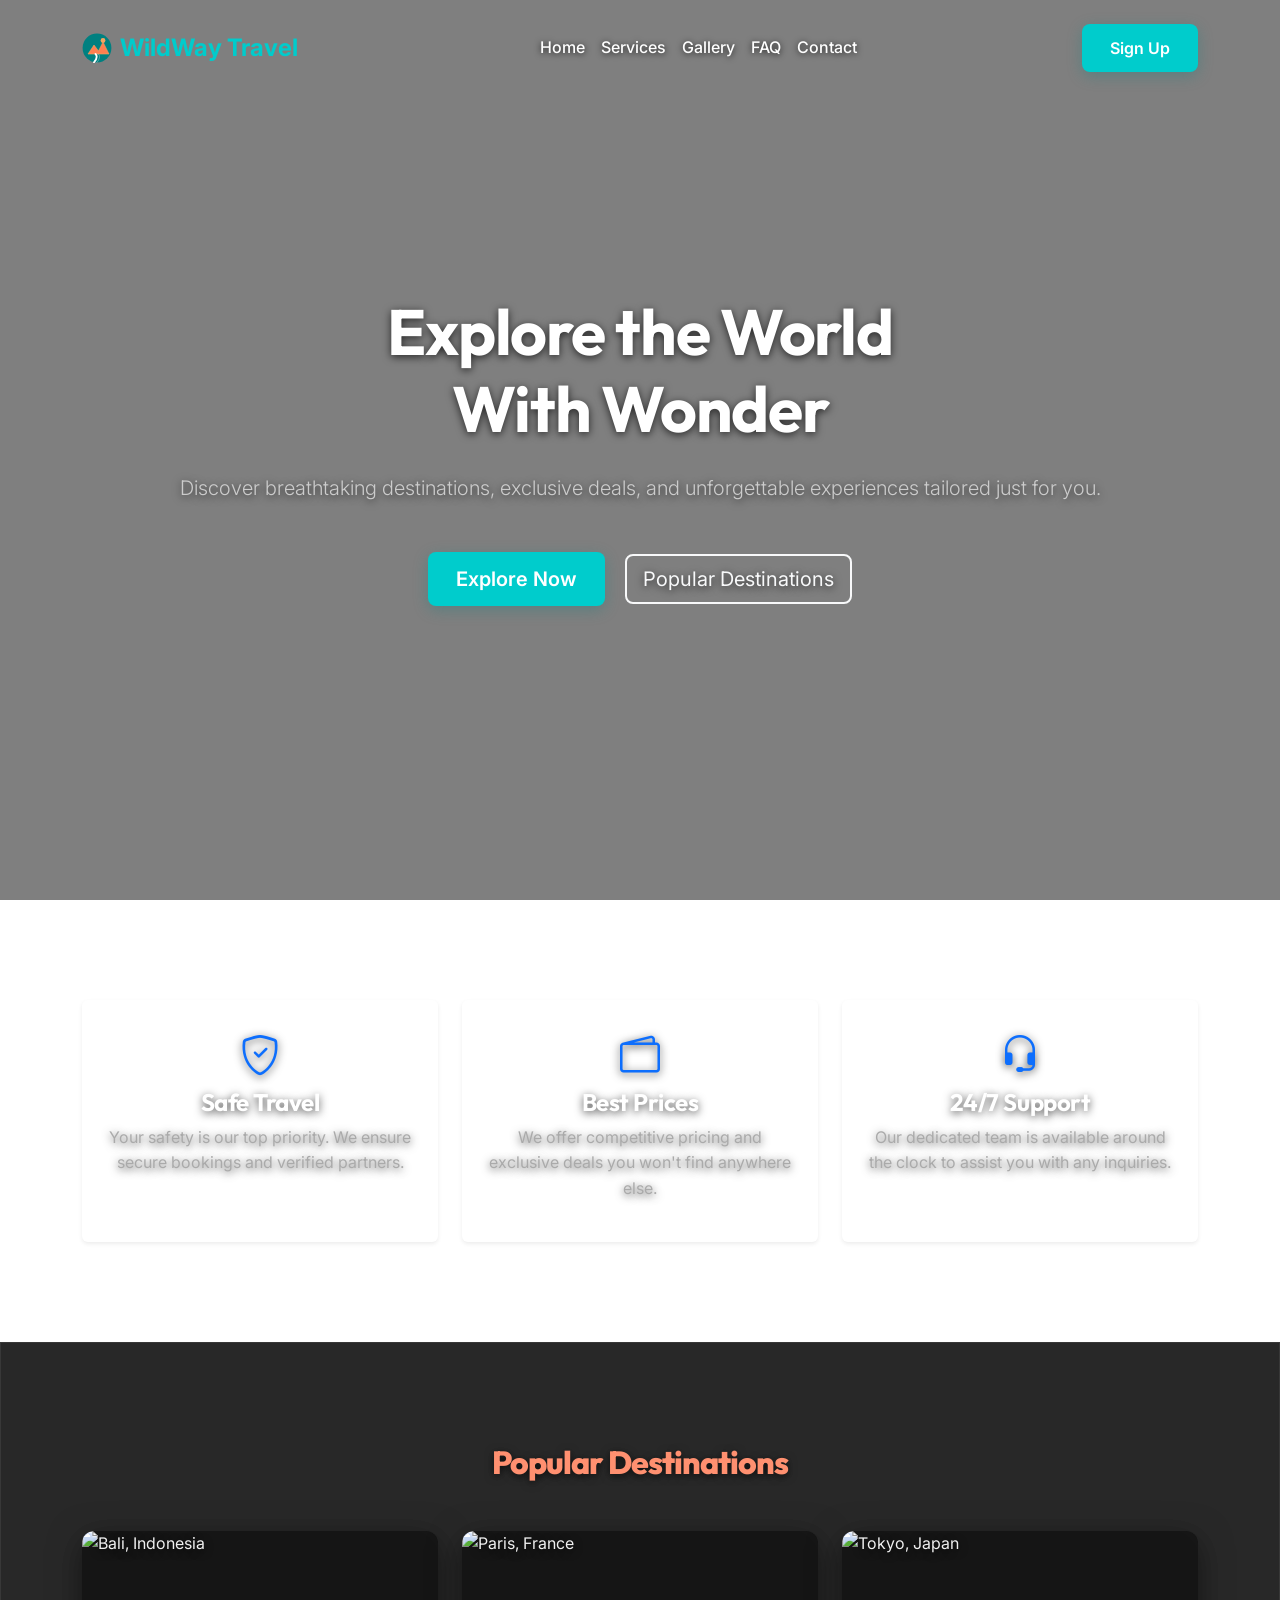
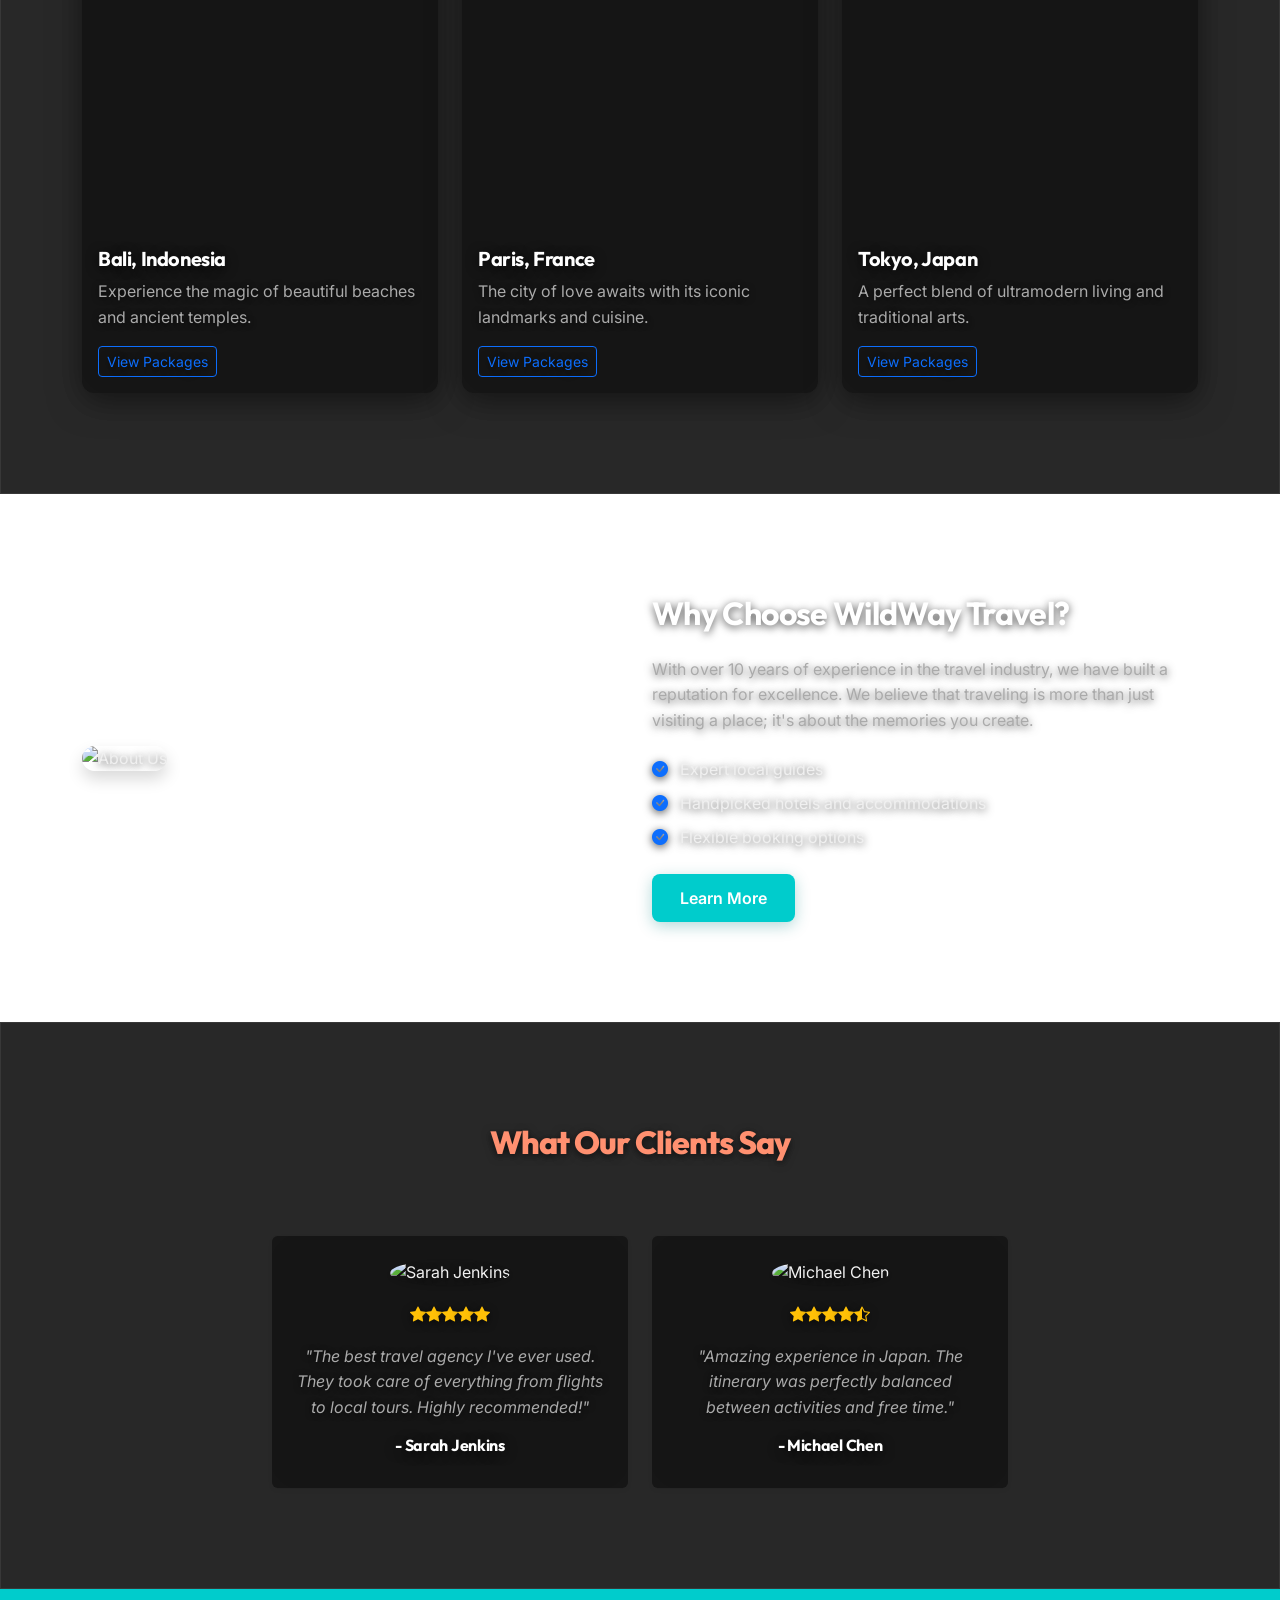
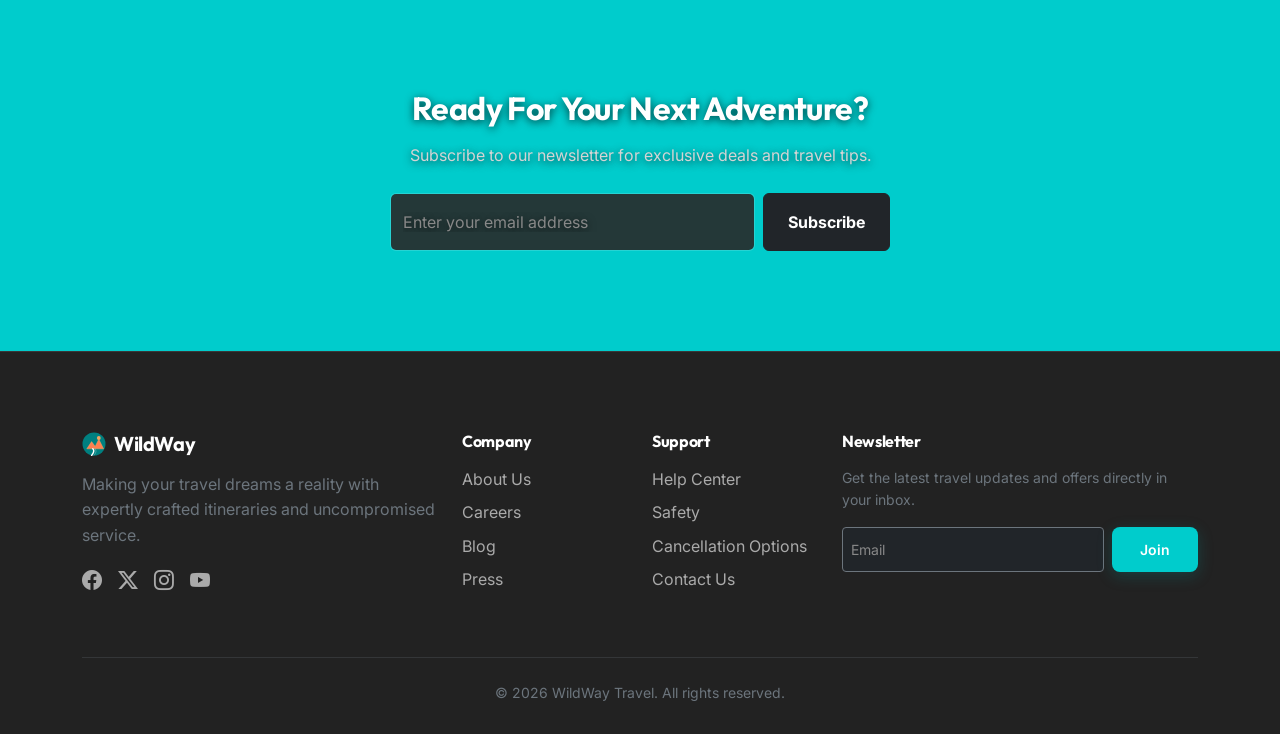
==== index.html @ 543ecddc "Initial commit: WildWay Travel website - Professional dark theme with glassmorphism UI" ====
<!DOCTYPE html>
<html lang="en" dir="ltr">
<head>
    <meta charset="UTF-8">
    <meta name="viewport" content="width=device-width, initial-scale=1.0">
    <title>WildWay Travel - Home</title>
    <meta name="description" content="Discover your next adventure with WildWay Travel. We offer the best travel packages, flight bookings, and tour guides.">
    
    <link rel="icon" href="assets/images/logo.svg" type="image/svg+xml">
    <!-- Google Fonts -->
    <link href="https://fonts.googleapis.com/css2?family=Inter:wght@400;500;600&family=Outfit:wght@400;700&display=swap" rel="stylesheet">
    
    <!-- Bootstrap 5 CSS -->
    <link href="https://cdn.jsdelivr.net/npm/bootstrap@5.3.2/dist/css/bootstrap.min.css" rel="stylesheet">
    <!-- Bootstrap Icons -->
    <link rel="stylesheet" href="https://cdn.jsdelivr.net/npm/bootstrap-icons@1.11.1/font/bootstrap-icons.css">
    
    <!-- Custom CSS -->
    <link rel="stylesheet" href="assets/css/style.css">
</head>
<body style="background: url('https://images.unsplash.com/photo-1499793983690-e29da59ef1c2?q=80&w=1920&auto=format&fit=crop') no-repeat center center fixed; background-size: 100% 100%;">

    <!-- Header / Navbar -->
    <nav class="navbar navbar-expand-lg fixed-top">
        <div class="container">
            <a class="navbar-brand d-flex align-items-center gap-2" href="index.html">
                <img src="assets/images/logo.svg" alt="WildWay Logo" width="30" height="30">
                WildWay Travel
            </a>
            
            <button class="navbar-toggler" type="button" data-bs-toggle="offcanvas" data-bs-target="#mobileMenu" aria-controls="mobileMenu">
                <span class="navbar-toggler-icon"></span>
            </button>
            
            <div class="collapse navbar-collapse" id="mainMenu">
                <ul class="navbar-nav mx-auto mb-2 mb-lg-0">
                    <li class="nav-item">
                        <a class="nav-link active" href="index.html">Home</a>
                    </li>
                    <li class="nav-item">
                        <a class="nav-link" href="services.html">Services</a>
                    </li>
                    <li class="nav-item">
                        <a class="nav-link" href="gallery.html">Gallery</a>
                    </li>
                    <li class="nav-item">
                        <a class="nav-link" href="faq.html">FAQ</a>
                    </li>
                    <li class="nav-item">
                        <a class="nav-link" href="contact.html">Contact</a>
                    </li>
                </ul>
                
                <div class="d-flex align-items-center gap-3">
                    <a href="signup.html" class="btn btn-primary-custom">Sign Up</a>
                </div>
            </div>
        </div>
    </nav>

    <!-- Mobile Offcanvas Menu -->
    <div class="offcanvas offcanvas-end" tabindex="-1" id="mobileMenu" aria-labelledby="mobileMenuLabel">
        <div class="offcanvas-header">
            <h5 class="offcanvas-title" id="mobileMenuLabel">WildWay Travel</h5>
            <button type="button" class="btn-close" data-bs-dismiss="offcanvas" aria-label="Close"></button>
        </div>
        <div class="offcanvas-body d-flex flex-column">
            <ul class="navbar-nav flex-grow-1">
                <li class="nav-item"><a class="nav-link" href="index.html">Home</a></li>
                <li class="nav-item"><a class="nav-link" href="services.html">Services</a></li>
                <li class="nav-item"><a class="nav-link" href="gallery.html">Gallery</a></li>
                <li class="nav-item"><a class="nav-link" href="faq.html">FAQ</a></li>
                <li class="nav-item"><a class="nav-link" href="contact.html">Contact</a></li>
            </ul>
            <div class="d-grid gap-2 mt-4">
                <a href="signup.html" class="btn btn-primary-custom">Sign Up</a>
            </div>
        </div>
    </div>

    <!-- Hero Section -->
    <section class="hero-section" style="background: linear-gradient(rgba(0,0,0,0.5), rgba(0,0,0,0.5));">
        <div class="container hero-content text-center">
            <h1 class="display-3 fw-bold mb-4 animate-up">Explore the World <br>With Wonder</h1>
            <p class="lead mb-5 animate-up" style="animation-delay: 0.2s;">Discover breathtaking destinations, exclusive deals, and unforgettable experiences tailored just for you.</p>
            <div class="animate-up" style="animation-delay: 0.4s;">
                <a href="services.html" class="btn btn-primary-custom btn-lg me-3">Explore Now</a>
                <a href="#destinations" class="btn btn-outline-light btn-lg border-2">Popular Destinations</a>
            </div>
        </div>
    </section>

    <!-- Features Section (Section 2) -->
    <section class="section-padding">
        <div class="container">
            <div class="row g-4 text-center">
                <div class="col-md-4 animate-up">
                    <div class="p-4 rounded card-bg h-100 shadow-sm">
                        <i class="bi bi-shield-check fs-1 text-primary mb-3"></i>
                        <h4>Safe Travel</h4>
                        <p class="text-muted">Your safety is our top priority. We ensure secure bookings and verified partners.</p>
                    </div>
                </div>
                <div class="col-md-4 animate-up" style="animation-delay: 0.2s;">
                    <div class="p-4 rounded card-bg h-100 shadow-sm">
                        <i class="bi bi-wallet2 fs-1 text-primary mb-3"></i>
                        <h4>Best Prices</h4>
                        <p class="text-muted">We offer competitive pricing and exclusive deals you won't find anywhere else.</p>
                    </div>
                </div>
                <div class="col-md-4 animate-up" style="animation-delay: 0.4s;">
                    <div class="p-4 rounded card-bg h-100 shadow-sm">
                        <i class="bi bi-headset fs-1 text-primary mb-3"></i>
                        <h4>24/7 Support</h4>
                        <p class="text-muted">Our dedicated team is available around the clock to assist you with any inquiries.</p>
                    </div>
                </div>
            </div>
        </div>
    </section>

    <!-- Popular Destinations (Section 3) -->
    <section id="destinations" class="section-padding bg-light">
        <div class="container">
            <h2 class="section-title animate-up">Popular Destinations</h2>
            <div class="row g-4">
                <div class="col-lg-4 col-md-6 animate-up">
                    <div class="card service-card border-0">
                        <img src="https://images.unsplash.com/photo-1537996194471-e657df975ab4?q=80&w=800&auto=format&fit=crop" alt="Bali, Indonesia" class="card-img-top">
                        <div class="card-body">
                            <h5 class="card-title fw-bold">Bali, Indonesia</h5>
                            <p class="card-text text-muted">Experience the magic of beautiful beaches and ancient temples.</p>
                            <a href="#" class="btn btn-outline-primary btn-sm">View Packages</a>
                        </div>
                    </div>
                </div>
                <div class="col-lg-4 col-md-6 animate-up" style="animation-delay: 0.2s;">
                    <div class="card service-card border-0">
                        <img src="https://images.unsplash.com/photo-1511739001486-6bfe10ce785f?q=80&w=800&auto=format&fit=crop" alt="Paris, France" class="card-img-top">
                        <div class="card-body">
                            <h5 class="card-title fw-bold">Paris, France</h5>
                            <p class="card-text text-muted">The city of love awaits with its iconic landmarks and cuisine.</p>
                            <a href="#" class="btn btn-outline-primary btn-sm">View Packages</a>
                        </div>
                    </div>
                </div>
                <div class="col-lg-4 col-md-6 animate-up" style="animation-delay: 0.4s;">
                    <div class="card service-card border-0">
                        <img src="https://images.unsplash.com/photo-1503899036084-c55cdd92da26?q=80&w=800&auto=format&fit=crop" alt="Tokyo, Japan" class="card-img-top">
                        <div class="card-body">
                            <h5 class="card-title fw-bold">Tokyo, Japan</h5>
                            <p class="card-text text-muted">A perfect blend of ultramodern living and traditional arts.</p>
                            <a href="#" class="btn btn-outline-primary btn-sm">View Packages</a>
                        </div>
                    </div>
                </div>
            </div>
        </div>
    </section>

    <!-- About Us Snippet (Section 4) -->
    <section class="section-padding">
        <div class="container">
            <div class="row align-items-center">
                <div class="col-lg-6 animate-up">
                    <img src="https://images.unsplash.com/photo-1522071820081-009f0129c71c?q=80&w=800&auto=format&fit=crop" alt="About Us" class="img-fluid rounded-4 shadow">
                </div>
                <div class="col-lg-6 mt-4 mt-lg-0 animate-up" style="animation-delay: 0.2s;">
                    <h2 class="mb-4 fw-bold">Why Choose WildWay Travel?</h2>
                    <p class="text-muted mb-4">With over 10 years of experience in the travel industry, we have built a reputation for excellence. We believe that traveling is more than just visiting a place; it's about the memories you create.</p>
                    <ul class="list-unstyled mb-4">
                        <li class="mb-2"><i class="bi bi-check-circle-fill text-primary me-2"></i> Expert local guides</li>
                        <li class="mb-2"><i class="bi bi-check-circle-fill text-primary me-2"></i> Handpicked hotels and accommodations</li>
                        <li class="mb-2"><i class="bi bi-check-circle-fill text-primary me-2"></i> Flexible booking options</li>
                    </ul>
                    <a href="#" class="btn btn-primary-custom">Learn More</a>
                </div>
            </div>
        </div>
    </section>

    <!-- Testimonials (Section 5) -->
    <section class="section-padding bg-light">
        <div class="container text-center">
            <h2 class="section-title animate-up">What Our Clients Say</h2>
            <div class="row g-4 justify-content-center mt-4">
                <div class="col-md-4 animate-up">
                    <div class="card border-0 shadow-sm p-4 h-100">
                        <div class="mb-3">
                            <img src="https://images.unsplash.com/photo-1494790108377-be9c29b29330?q=80&w=100&auto=format&fit=crop" alt="Sarah Jenkins" class="rounded-circle shadow-sm" width="64" height="64" style="object-fit: cover;">
                        </div>
                        <div class="mb-3 text-warning">
                            <i class="bi bi-star-fill"></i><i class="bi bi-star-fill"></i><i class="bi bi-star-fill"></i><i class="bi bi-star-fill"></i><i class="bi bi-star-fill"></i>
                        </div>
                        <p class="fst-italic text-muted">"The best travel agency I've ever used. They took care of everything from flights to local tours. Highly recommended!"</p>
                        <h6 class="fw-bold mt-auto">- Sarah Jenkins</h6>
                    </div>
                </div>
                <div class="col-md-4 animate-up" style="animation-delay: 0.2s;">
                    <div class="card border-0 shadow-sm p-4 h-100">
                        <div class="mb-3">
                            <img src="https://images.unsplash.com/photo-1500648767791-00dcc994a43e?q=80&w=100&auto=format&fit=crop" alt="Michael Chen" class="rounded-circle shadow-sm" width="64" height="64" style="object-fit: cover;">
                        </div>
                        <div class="mb-3 text-warning">
                            <i class="bi bi-star-fill"></i><i class="bi bi-star-fill"></i><i class="bi bi-star-fill"></i><i class="bi bi-star-fill"></i><i class="bi bi-star-half"></i>
                        </div>
                        <p class="fst-italic text-muted">"Amazing experience in Japan. The itinerary was perfectly balanced between activities and free time."</p>
                        <h6 class="fw-bold mt-auto">- Michael Chen</h6>
                    </div>
                </div>
            </div>
        </div>
    </section>

    <!-- CTA Newsletter (Section 6) -->
    <section class="section-padding text-center text-white" style="background-color: var(--primary-color);">
        <div class="container animate-up">
            <h2 class="fw-bold mb-3">Ready For Your Next Adventure?</h2>
            <p class="mb-4">Subscribe to our newsletter for exclusive deals and travel tips.</p>
            <form class="d-flex justify-content-center max-w-500 mx-auto" style="max-width: 500px;">
                <input type="email" class="form-control me-2 py-3" placeholder="Enter your email address" required>
                <button type="submit" class="btn btn-dark fw-bold px-4">Subscribe</button>
            </form>
        </div>
    </section>

    <!-- Footer -->
    <footer>
        <div class="container">
            <div class="row g-4">
                <div class="col-lg-4 col-md-6">
                    <h5 class="text-white fw-bold mb-3 d-flex align-items-center gap-2">
                        <img src="assets/images/logo.svg" alt="WildWay Logo" width="24" height="24"> WildWay
                    </h5>
                    <p class="text-secondary">Making your travel dreams a reality with expertly crafted itineraries and uncompromised service.</p>
                    <div class="d-flex gap-3 mt-3">
                        <a href="#"><i class="bi bi-facebook fs-5"></i></a>
                        <a href="#"><i class="bi bi-twitter-x fs-5"></i></a>
                        <a href="#"><i class="bi bi-instagram fs-5"></i></a>
                        <a href="#"><i class="bi bi-youtube fs-5"></i></a>
                    </div>
                </div>
                <div class="col-lg-2 col-md-6">
                    <h6 class="text-white fw-bold mb-3">Company</h6>
                    <ul class="list-unstyled">
                        <li class="mb-2"><a href="#">About Us</a></li>
                        <li class="mb-2"><a href="#">Careers</a></li>
                        <li class="mb-2"><a href="#">Blog</a></li>
                        <li class="mb-2"><a href="#">Press</a></li>
                    </ul>
                </div>
                <div class="col-lg-2 col-md-6">
                    <h6 class="text-white fw-bold mb-3">Support</h6>
                    <ul class="list-unstyled">
                        <li class="mb-2"><a href="#">Help Center</a></li>
                        <li class="mb-2"><a href="#">Safety</a></li>
                        <li class="mb-2"><a href="#">Cancellation Options</a></li>
                        <li class="mb-2"><a href="#">Contact Us</a></li>
                    </ul>
                </div>
                <div class="col-lg-4 col-md-6">
                    <h6 class="text-white fw-bold mb-3">Newsletter</h6>
                    <p class="text-secondary small">Get the latest travel updates and offers directly in your inbox.</p>
                    <form class="d-flex">
                        <input type="email" class="form-control form-control-sm me-2 bg-dark border-secondary text-white" placeholder="Email">
                        <button type="submit" class="btn btn-primary-custom btn-sm">Join</button>
                    </form>
                </div>
            </div>
            <hr class="border-secondary mt-5 mb-4">
            <div class="text-center text-secondary small">
                &copy; 2026 WildWay Travel. All rights reserved.
            </div>
        </div>
    </footer>

    <!-- Back to top -->
    <a href="#" class="back-to-top shadow" id="backToTop">
        <i class="bi bi-arrow-up"></i>
    </a>

    <!-- Scripts -->
    <script src="https://cdn.jsdelivr.net/npm/bootstrap@5.3.2/dist/js/bootstrap.bundle.min.js"></script>
    <script src="assets/js/main.js"></script>
</body>
</html>
---- assets/css/style.css ----
:root {
    --primary-color: #008080;
    --secondary-color: #FF7F50;
    --tertiary-color: #F4A460;
    --text-color: #2c3e50;
    --footer-bg: rgba(26, 26, 26, 0.9);
    --footer-text: #ffffff;
}

[data-theme="dark"] {
    --text-color: #f0f0f0;
    --footer-bg: rgba(10, 10, 10, 0.9);
    --primary-color: #00cccc;
    --secondary-color: #FF9070;
}

/* =============================================
   BASE BODY - Dark theme always active
   ============================================= */
body {
    background-attachment: fixed;
    color: var(--text-color);
    font-family: 'Inter', sans-serif;
    line-height: 1.6;
    transition: color 0.3s ease;
}

/* Dark mode: all text defaults to bright white */
[data-theme="dark"] body {
    color: #f0f0f0;
}

/* =============================================
   TYPOGRAPHY
   ============================================= */
h1, h2, h3, h4, h5, h6 {
    font-family: 'Outfit', sans-serif;
    font-weight: 700;
    line-height: 1.2;
    letter-spacing: -0.02em;
    color: var(--text-color);
}

[data-theme="dark"] h1,
[data-theme="dark"] h2,
[data-theme="dark"] h3,
[data-theme="dark"] h4,
[data-theme="dark"] h5,
[data-theme="dark"] h6 {
    color: #ffffff;
}

p {
    color: var(--text-color);
}

[data-theme="dark"] p {
    color: #d0d0d0;
}

/* Override Bootstrap muted text in dark mode */
[data-theme="dark"] .text-muted {
    color: #aaaaaa !important;
}

[data-theme="dark"] .lead {
    color: #cccccc;
}

/* =============================================
   GLASSMORPHISM CARDS & SECTIONS
   ============================================= */
.bg-light, .bg-white {
    background-color: rgba(255, 255, 255, 0.9) !important;
    backdrop-filter: blur(20px);
    -webkit-backdrop-filter: blur(20px);
    border: 1px solid rgba(255, 255, 255, 0.6);
}
[data-theme="dark"] .bg-light,
[data-theme="dark"] .bg-white {
    background-color: rgba(22, 22, 22, 0.92) !important;
    border: 1px solid rgba(255, 255, 255, 0.08);
    color: #f0f0f0;
}

.card {
    background-color: rgba(255, 255, 255, 0.92);
    backdrop-filter: blur(20px);
    -webkit-backdrop-filter: blur(20px);
    border: 1px solid rgba(255, 255, 255, 0.6);
    box-shadow: 0 8px 32px rgba(0, 0, 0, 0.08);
    transition: transform 0.3s cubic-bezier(0.16, 1, 0.3, 1), box-shadow 0.3s cubic-bezier(0.16, 1, 0.3, 1);
}
.card:hover {
    transform: translateY(-5px);
    box-shadow: 0 12px 40px rgba(0, 0, 0, 0.15);
}

[data-theme="dark"] .card {
    background-color: rgba(22, 22, 22, 0.93);
    border: 1px solid rgba(255, 255, 255, 0.1);
    box-shadow: 0 8px 32px rgba(0, 0, 0, 0.5);
    color: #f0f0f0;
}
[data-theme="dark"] .card:hover {
    box-shadow: 0 12px 40px rgba(0, 0, 0, 0.7);
}

/* All text inside cards should be bright in dark mode */
[data-theme="dark"] .card-title,
[data-theme="dark"] .card-body h1,
[data-theme="dark"] .card-body h2,
[data-theme="dark"] .card-body h3,
[data-theme="dark"] .card-body h4,
[data-theme="dark"] .card-body h5,
[data-theme="dark"] .card-body h6 {
    color: #ffffff;
}
[data-theme="dark"] .card-body p,
[data-theme="dark"] .card-text {
    color: #cccccc;
}
[data-theme="dark"] .card .text-muted {
    color: #aaaaaa !important;
}

/* =============================================
   SECTIONS — ensure text pops over background
   ============================================= */
section {
    position: relative;
}

[data-theme="dark"] section h1,
[data-theme="dark"] section h2,
[data-theme="dark"] section h3,
[data-theme="dark"] section h4,
[data-theme="dark"] section h5,
[data-theme="dark"] section h6 {
    color: #ffffff;
    text-shadow: 0 2px 12px rgba(0,0,0,0.8);
}

[data-theme="dark"] section p {
    color: #d4d4d4;
    text-shadow: 0 1px 6px rgba(0,0,0,0.7);
}

/* Text sitting directly on background (not in a card) */
[data-theme="dark"] section > .container *:not(.card):not(.card *):not(.btn):not(.badge) {
    text-shadow: 0 2px 8px rgba(0,0,0,0.7);
}

/* =============================================
   NAVBAR
   ============================================= */
.navbar {
    background-color: transparent !important;
    backdrop-filter: none;
    box-shadow: none;
    transition: all 0.4s ease;
    padding-top: 1.5rem;
    padding-bottom: 1.5rem;
}
.navbar.scrolled {
    background-color: rgba(15, 15, 15, 0.95) !important;
    backdrop-filter: blur(15px);
    -webkit-backdrop-filter: blur(15px);
    box-shadow: 0 4px 30px rgba(0, 0, 0, 0.5);
    padding-top: 0.8rem;
    padding-bottom: 0.8rem;
    border-bottom: 1px solid rgba(255,255,255,0.08);
}
.navbar-brand {
    color: var(--primary-color) !important;
    font-weight: bold;
    font-size: 1.5rem;
    text-shadow: none;
}
.nav-link {
    color: #ffffff !important;
    font-weight: 500;
    text-shadow: 0 1px 6px rgba(0,0,0,0.8);
}
.nav-link:hover {
    color: var(--secondary-color) !important;
}
.navbar.scrolled .nav-link {
    color: #e0e0e0 !important;
    text-shadow: none;
}

/* =============================================
   BUTTONS
   ============================================= */
.btn-primary-custom {
    background-color: var(--primary-color);
    color: #fff;
    border: none;
    padding: 12px 28px;
    border-radius: 8px;
    font-weight: 600;
    transition: all 0.3s cubic-bezier(0.16, 1, 0.3, 1);
    box-shadow: 0 4px 15px rgba(0, 128, 128, 0.3);
    text-shadow: none;
}
.btn-primary-custom:hover {
    background-color: var(--secondary-color);
    transform: translateY(-3px) scale(1.02);
    box-shadow: 0 8px 25px rgba(255, 127, 80, 0.5);
    color: #fff;
}

/* =============================================
   HERO SECTION
   ============================================= */
.hero-section {
    min-height: 100vh;
    display: flex;
    align-items: center;
    position: relative;
    overflow: hidden;
    color: white;
}
.hero-content {
    position: relative;
    z-index: 2;
}
.hero-section h1,
.hero-section h2,
.hero-section p {
    color: #ffffff;
    text-shadow: 0 3px 20px rgba(0,0,0,0.9), 0 1px 4px rgba(0,0,0,0.8);
}

/* =============================================
   ANIMATIONS
   ============================================= */
.animate-up {
    opacity: 0;
    transform: translateY(40px);
    transition: all 1s cubic-bezier(0.16, 1, 0.3, 1);
}
.animate-up.visible {
    opacity: 1;
    transform: translateY(0);
}

/* =============================================
   SERVICE CARDS
   ============================================= */
.service-card {
    border-radius: 12px;
    overflow: hidden;
    height: 100%;
}
.service-card img {
    height: 300px;
    object-fit: cover;
    width: 100%;
}
[data-theme="dark"] .service-card .card-title,
[data-theme="dark"] .service-card .fw-bold {
    color: #ffffff;
}
[data-theme="dark"] .service-card .small,
[data-theme="dark"] .service-card p {
    color: #bbbbbb !important;
}

/* =============================================
   ACCORDION / FAQ
   ============================================= */
[data-theme="dark"] .accordion-item {
    background-color: rgba(22, 22, 22, 0.93);
    border: 1px solid rgba(255,255,255,0.08);
    color: #f0f0f0;
}
[data-theme="dark"] .accordion-button {
    background-color: rgba(30, 30, 30, 0.95);
    color: #ffffff;
    box-shadow: none;
}
[data-theme="dark"] .accordion-button:not(.collapsed) {
    background-color: rgba(0, 170, 170, 0.2);
    color: #00cccc;
}
[data-theme="dark"] .accordion-button::after {
    filter: invert(1);
}
[data-theme="dark"] .accordion-body {
    color: #cccccc;
    background-color: rgba(22, 22, 22, 0.93);
}

/* =============================================
   LIST GROUPS & BADGES
   ============================================= */
[data-theme="dark"] .list-group-item {
    background-color: rgba(30,30,30,0.9);
    border-color: rgba(255,255,255,0.08);
    color: #e0e0e0;
}

[data-theme="dark"] .badge.bg-primary {
    background-color: var(--primary-color) !important;
    color: #fff;
}

/* =============================================
   FOOTER
   ============================================= */
footer {
    background-color: var(--footer-bg);
    backdrop-filter: blur(20px);
    -webkit-backdrop-filter: blur(20px);
    color: #f0f0f0;
    padding: 80px 0 30px;
    border-top: 1px solid rgba(255,255,255,0.1);
}
footer h5, footer h6 {
    color: #ffffff;
}
footer p, footer li {
    color: #cccccc;
}
footer a {
    color: #aaaaaa;
    text-decoration: none;
    transition: color 0.3s;
}
footer a:hover {
    color: var(--secondary-color);
}

/* =============================================
   BACK TO TOP
   ============================================= */
.back-to-top {
    position: fixed;
    bottom: 30px;
    right: 30px;
    background-color: var(--primary-color);
    color: white;
    width: 45px;
    height: 45px;
    border-radius: 50%;
    display: flex;
    align-items: center;
    justify-content: center;
    text-decoration: none;
    opacity: 0;
    visibility: hidden;
    transition: all 0.3s cubic-bezier(0.16, 1, 0.3, 1);
    z-index: 999;
    box-shadow: 0 4px 15px rgba(0,0,0,0.4);
}
.back-to-top.show {
    opacity: 1;
    visibility: visible;
}
.back-to-top:hover {
    background-color: var(--secondary-color);
    color: white;
    transform: translateY(-5px);
}

/* =============================================
   CONTACT SOCIAL ICONS
   ============================================= */
.social-icon {
    display: flex;
    align-items: center;
    justify-content: center;
    width: 50px;
    height: 50px;
    background-color: rgba(255,255,255,0.15);
    backdrop-filter: blur(5px);
    color: #fff;
    border-radius: 50%;
    text-decoration: none;
    transition: all 0.3s cubic-bezier(0.16, 1, 0.3, 1);
    box-shadow: 0 4px 10px rgba(0,0,0,0.3);
    border: 1px solid rgba(255,255,255,0.2);
}
.social-icon:hover {
    background-color: var(--primary-color);
    color: #fff;
    transform: translateY(-5px);
    box-shadow: 0 8px 20px rgba(0, 170, 170, 0.5);
}

/* =============================================
   FORM INPUTS IN DARK MODE
   ============================================= */
[data-theme="dark"] .form-control,
[data-theme="dark"] .form-select {
    background-color: rgba(40, 40, 40, 0.9);
    border-color: rgba(255,255,255,0.15);
    color: #f0f0f0;
}
[data-theme="dark"] .form-control::placeholder {
    color: #888;
}
[data-theme="dark"] .form-control:focus,
[data-theme="dark"] .form-select:focus {
    background-color: rgba(50, 50, 50, 0.95);
    border-color: var(--primary-color);
    color: #f0f0f0;
    box-shadow: 0 0 0 3px rgba(0, 170, 170, 0.2);
}
[data-theme="dark"] .form-label {
    color: #cccccc;
}
[data-theme="dark"] .input-group-text {
    background-color: rgba(40,40,40,0.9);
    border-color: rgba(255,255,255,0.15);
    color: #aaa;
}

/* =============================================
   GENERAL UTILITIES
   ============================================= */
.section-padding {
    padding: 100px 0;
}
.section-title {
    color: var(--primary-color);
    margin-bottom: 50px;
    text-align: center;
    font-weight: 800;
    letter-spacing: -0.03em;
}
[data-theme="dark"] .section-title {
    color: var(--secondary-color);
    text-shadow: 0 2px 12px rgba(0,0,0,0.8);
}

/* Force Bootstrap text utility overrides in dark mode */
[data-theme="dark"] .fw-bold,
[data-theme="dark"] strong {
    color: #ffffff;
}
[data-theme="dark"] small {
    color: #aaaaaa;
}
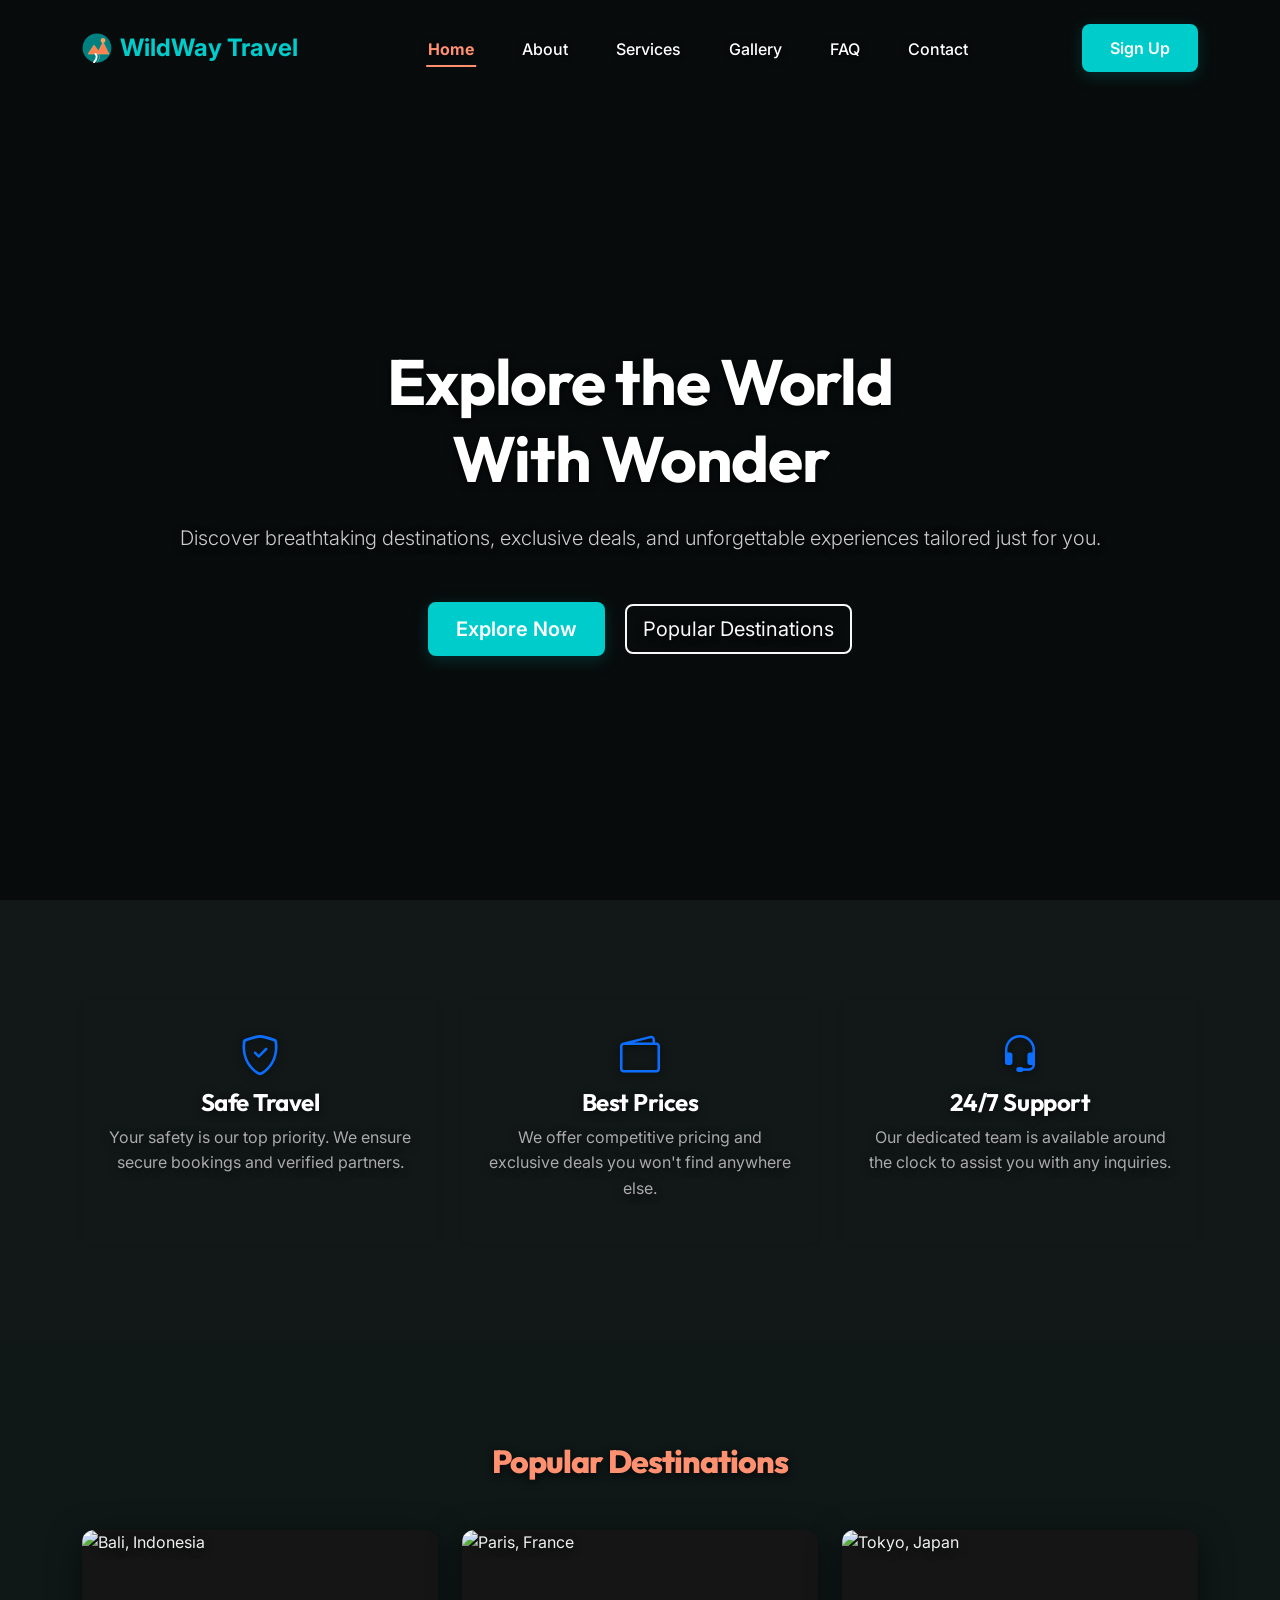
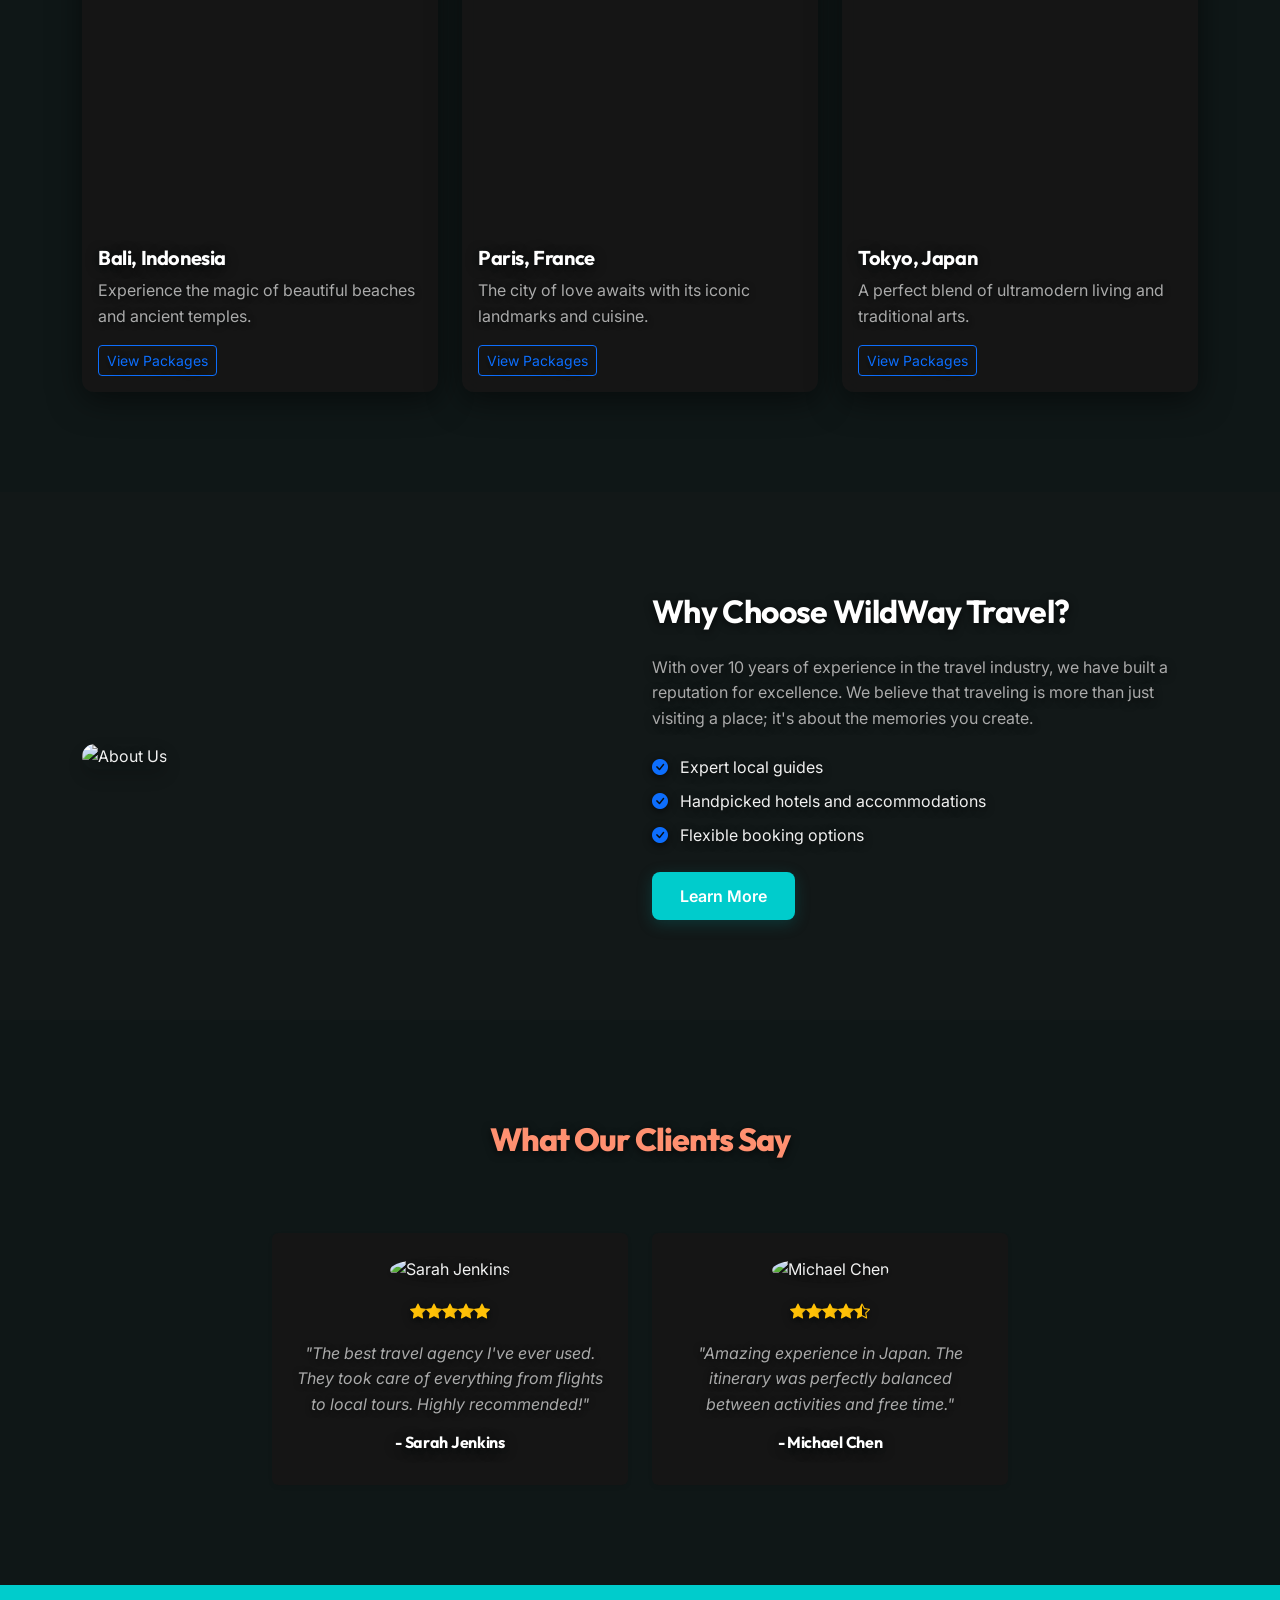
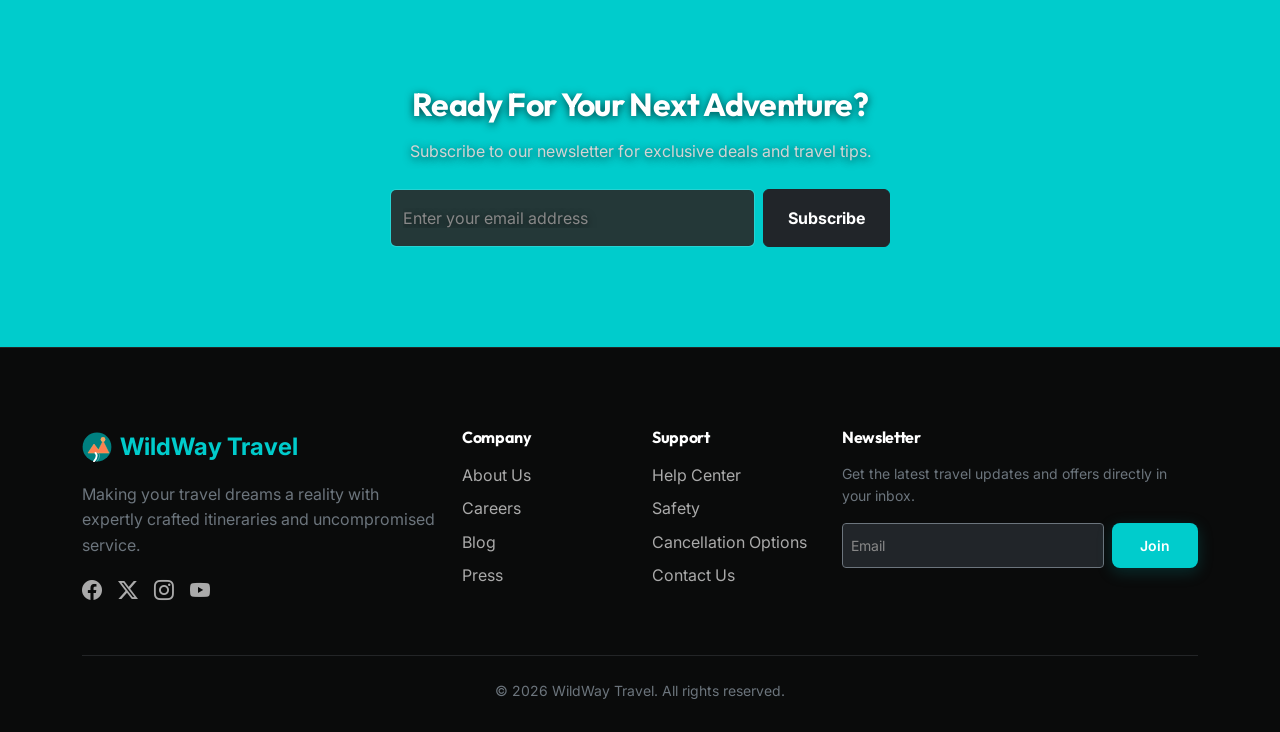
==== commit 44319f99: "UI/UX Enhancements: Refined spacing, responsive hero sections, unified branding, and consistent typo" ====
--- a/index.html
+++ b/index.html
@@ -18,7 +18,7 @@
     <!-- Custom CSS -->
     <link rel="stylesheet" href="assets/css/style.css">
 </head>
-<body style="background: url('https://images.unsplash.com/photo-1499793983690-e29da59ef1c2?q=80&w=1920&auto=format&fit=crop') no-repeat center center fixed; background-size: 100% 100%;">
+<body>
 
     <!-- Header / Navbar -->
     <nav class="navbar navbar-expand-lg fixed-top">
@@ -38,6 +38,9 @@
                         <a class="nav-link active" href="index.html">Home</a>
                     </li>
                     <li class="nav-item">
+                        <a class="nav-link" href="about.html">About</a>
+                    </li>
+                    <li class="nav-item">
                         <a class="nav-link" href="services.html">Services</a>
                     </li>
                     <li class="nav-item">
@@ -61,12 +64,16 @@
     <!-- Mobile Offcanvas Menu -->
     <div class="offcanvas offcanvas-end" tabindex="-1" id="mobileMenu" aria-labelledby="mobileMenuLabel">
         <div class="offcanvas-header">
-            <h5 class="offcanvas-title" id="mobileMenuLabel">WildWay Travel</h5>
+            <a class="navbar-brand d-flex align-items-center gap-2 offcanvas-title" id="mobileMenuLabel" href="index.html">
+                <img src="assets/images/logo.svg" alt="WildWay Logo" width="30" height="30">
+                WildWay Travel
+            </a>
             <button type="button" class="btn-close" data-bs-dismiss="offcanvas" aria-label="Close"></button>
         </div>
         <div class="offcanvas-body d-flex flex-column">
-            <ul class="navbar-nav flex-grow-1">
+            <ul class="navbar-nav mb-4">
                 <li class="nav-item"><a class="nav-link" href="index.html">Home</a></li>
+                <li class="nav-item"><a class="nav-link" href="about.html">About</a></li>
                 <li class="nav-item"><a class="nav-link" href="services.html">Services</a></li>
                 <li class="nav-item"><a class="nav-link" href="gallery.html">Gallery</a></li>
                 <li class="nav-item"><a class="nav-link" href="faq.html">FAQ</a></li>
@@ -79,7 +86,7 @@
     </div>
 
     <!-- Hero Section -->
-    <section class="hero-section" style="background: linear-gradient(rgba(0,0,0,0.5), rgba(0,0,0,0.5));">
+    <section class="hero-section" style="background: linear-gradient(rgba(0,0,0,0.5), rgba(0,0,0,0.5)), url('https://images.unsplash.com/photo-1499793983690-e29da59ef1c2?q=80&w=1920&auto=format&fit=crop') no-repeat center center; background-size: cover;">
         <div class="container hero-content text-center">
             <h1 class="display-3 fw-bold mb-4 animate-up">Explore the World <br>With Wonder</h1>
             <p class="lead mb-5 animate-up" style="animation-delay: 0.2s;">Discover breathtaking destinations, exclusive deals, and unforgettable experiences tailored just for you.</p>
@@ -91,7 +98,7 @@
     </section>
 
     <!-- Features Section (Section 2) -->
-    <section class="section-padding">
+    <section class="section-padding bg-alternate">
         <div class="container">
             <div class="row g-4 text-center">
                 <div class="col-md-4 animate-up">
@@ -120,7 +127,7 @@
     </section>
 
     <!-- Popular Destinations (Section 3) -->
-    <section id="destinations" class="section-padding bg-light">
+    <section id="destinations" class="section-padding">
         <div class="container">
             <h2 class="section-title animate-up">Popular Destinations</h2>
             <div class="row g-4">
@@ -159,7 +166,7 @@
     </section>
 
     <!-- About Us Snippet (Section 4) -->
-    <section class="section-padding">
+    <section class="section-padding bg-alternate">
         <div class="container">
             <div class="row align-items-center">
                 <div class="col-lg-6 animate-up">
@@ -180,7 +187,7 @@
     </section>
 
     <!-- Testimonials (Section 5) -->
-    <section class="section-padding bg-light">
+    <section class="section-padding">
         <div class="container text-center">
             <h2 class="section-title animate-up">What Our Clients Say</h2>
             <div class="row g-4 justify-content-center mt-4">
@@ -229,9 +236,10 @@
         <div class="container">
             <div class="row g-4">
                 <div class="col-lg-4 col-md-6">
-                    <h5 class="text-white fw-bold mb-3 d-flex align-items-center gap-2">
-                        <img src="assets/images/logo.svg" alt="WildWay Logo" width="24" height="24"> WildWay
-                    </h5>
+                    <a class="navbar-brand d-inline-flex align-items-center gap-2 mb-3" href="index.html" style="padding: 0;">
+                        <img src="assets/images/logo.svg" alt="WildWay Logo" width="30" height="30">
+                        WildWay Travel
+                    </a>
                     <p class="text-secondary">Making your travel dreams a reality with expertly crafted itineraries and uncompromised service.</p>
                     <div class="d-flex gap-3 mt-3">
                         <a href="#"><i class="bi bi-facebook fs-5"></i></a>
--- a/assets/css/style.css
+++ b/assets/css/style.css
@@ -18,16 +18,18 @@
    BASE BODY - Dark theme always active
    ============================================= */
 body {
+    background-color: #fdfbf7; /* Soft warm cream instead of pure white */
     background-attachment: fixed;
     color: var(--text-color);
     font-family: 'Inter', sans-serif;
     line-height: 1.6;
-    transition: color 0.3s ease;
+    transition: background-color 0.3s ease, color 0.3s ease;
 }
 
 /* Dark mode: all text defaults to bright white */
 [data-theme="dark"] body {
     color: #f0f0f0;
+    background-color: #0f1717; /* Deep rich dark teal */
 }
 
 /* =============================================
@@ -76,11 +78,20 @@
     -webkit-backdrop-filter: blur(20px);
     border: 1px solid rgba(255, 255, 255, 0.6);
 }
+
+.bg-alternate {
+    background-color: #f2f9f9 !important; /* Soft teal */
+}
+
 [data-theme="dark"] .bg-light,
 [data-theme="dark"] .bg-white {
     background-color: rgba(22, 22, 22, 0.92) !important;
     border: 1px solid rgba(255, 255, 255, 0.08);
     color: #f0f0f0;
+}
+
+[data-theme="dark"] .bg-alternate {
+    background-color: #121818 !important; /* Soft dark teal */
 }
 
 .card {
@@ -181,13 +192,40 @@
     color: #ffffff !important;
     font-weight: 500;
     text-shadow: 0 1px 6px rgba(0,0,0,0.8);
+    position: relative;
+    padding-bottom: 5px;
 }
 .nav-link:hover {
     color: var(--secondary-color) !important;
+}
+.nav-link.active {
+    color: var(--secondary-color) !important;
+    font-weight: 700;
+}
+.nav-link::after {
+    content: '';
+    position: absolute;
+    width: 0;
+    height: 2px;
+    bottom: 0;
+    left: 50%;
+    background-color: var(--secondary-color);
+    transition: all 0.3s ease;
+    transform: translateX(-50%);
+}
+.nav-link:hover::after,
+.nav-link.active::after {
+    width: 80%;
 }
 .navbar.scrolled .nav-link {
     color: #e0e0e0 !important;
     text-shadow: none;
+}
+
+@media (min-width: 992px) {
+    .navbar-nav {
+        gap: 2rem;
+    }
 }
 
 /* =============================================
@@ -211,6 +249,14 @@
     color: #fff;
 }
 
+.btn-dark {
+    transition: all 0.3s cubic-bezier(0.16, 1, 0.3, 1);
+}
+.btn-dark:hover {
+    transform: translateY(-3px) scale(1.02);
+    box-shadow: 0 8px 25px rgba(0, 0, 0, 0.4);
+}
+
 /* =============================================
    HERO SECTION
    ============================================= */
@@ -221,6 +267,7 @@
     position: relative;
     overflow: hidden;
     color: white;
+    padding-top: 100px; /* Offset for fixed navbar */
 }
 .hero-content {
     position: relative;
@@ -444,3 +491,37 @@
 [data-theme="dark"] small {
     color: #aaaaaa;
 }
+
+/* Hamburger Menu Fixes */
+.navbar-toggler {
+    background-color: var(--primary-color) !important;
+}
+.navbar-toggler-icon {
+    filter: brightness(0) invert(1);
+}
+.offcanvas {
+    background-color: #000000 !important;
+    color: #ffffff !important;
+}
+.offcanvas .nav-link {
+    color: #ffffff !important;
+}
+.offcanvas .btn-close {
+    filter: invert(1) grayscale(100%) brightness(200%);
+}
+
+/* Mobile Hero Buttons Wrap */
+@media (max-width: 768px) {
+    .hero-content .btn {
+        display: block;
+        width: 100%;
+        margin: 0 0 15px 0 !important;
+    }
+}
+
+/* 1024px Hero Height Fix */
+@media (max-width: 1024px) {
+    .hero-section {
+        min-height: 70vh !important;
+    }
+}
